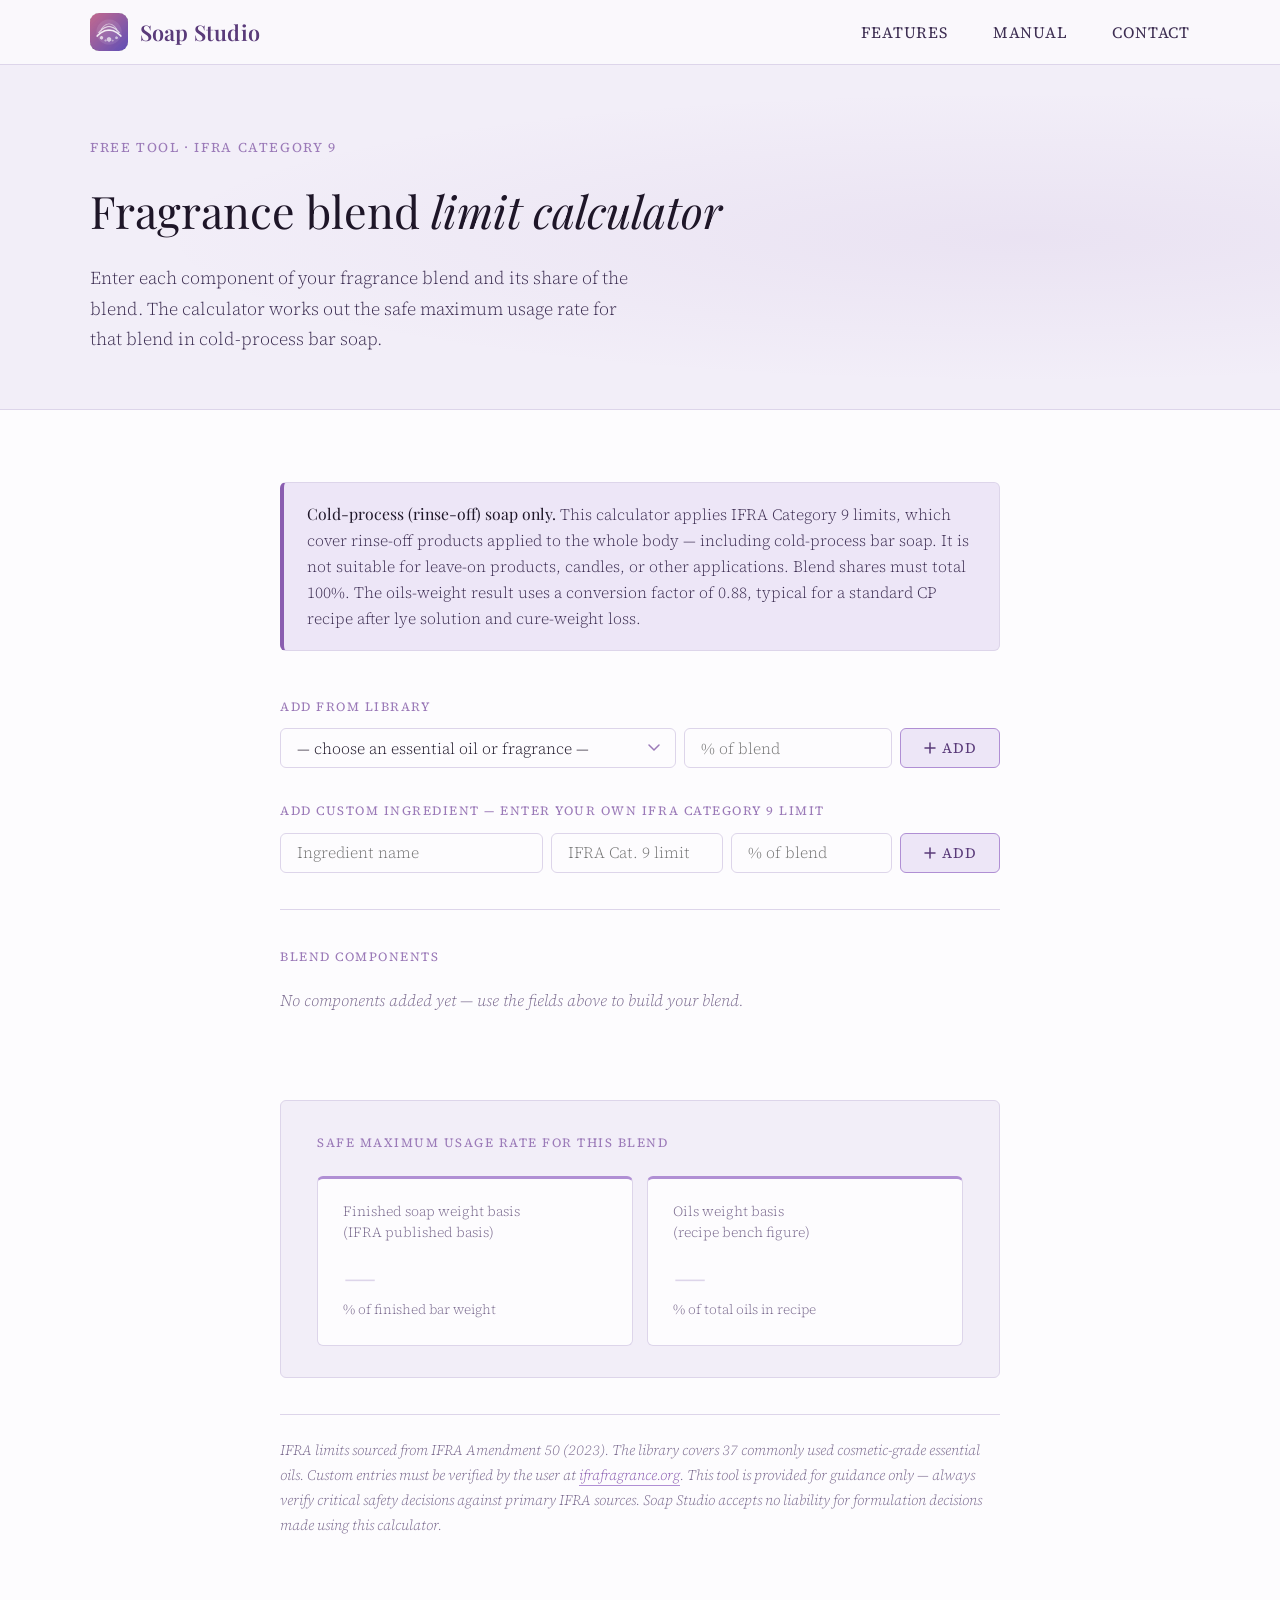
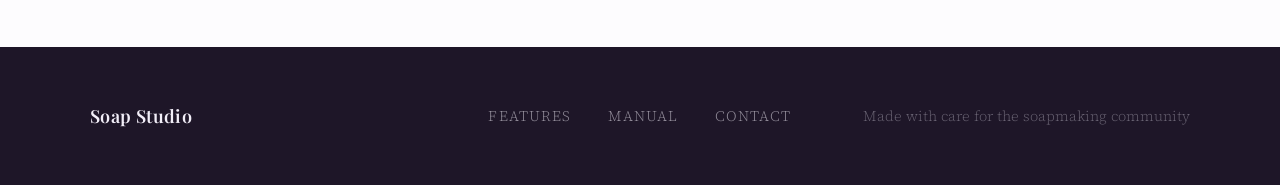
==== blend-limit-calculator.html @ 054cb6f3 "Adding blend-limit-calculator. Blend limit calculator for IFRA limit calculations for blends." ====
<!DOCTYPE html>
<html lang="en">
<head>
  <meta charset="UTF-8" />
  <meta name="viewport" content="width=device-width, initial-scale=1.0" />
  <title>Blend Limit Calculator — Soap Studio</title>
  <meta name="description" content="Free IFRA Category 9 blend limit calculator for cold-process soapmakers. Enter your fragrance blend components and find the safe maximum usage rate for your soap recipe." />
  <link rel="preconnect" href="https://fonts.googleapis.com" />
  <link rel="preconnect" href="https://fonts.gstatic.com" crossorigin />
  <link href="https://fonts.googleapis.com/css2?family=Playfair+Display:ital,wght@0,400;0,600;1,400&family=Source+Serif+4:ital,wght@0,300;0,400;1,300&display=swap" rel="stylesheet" />
  <link rel="stylesheet" href="/css/style.css" />
  <style>
    .calc-body { padding: 4rem 2rem 6rem; }
    .calc-inner { max-width: 720px; margin: 0 auto; }

    .calc-notice {
      background: var(--plum-pale);
      border: 1px solid var(--rule);
      border-left: 4px solid var(--violet);
      border-radius: var(--radius);
      padding: 1rem 1.25rem;
      font-size: 0.875rem;
      color: var(--ink-mid);
      line-height: 1.65;
      margin-bottom: 2.5rem;
    }
    .calc-notice strong {
      color: var(--ink);
      font-weight: 400;
      font-family: var(--font-display);
    }

    .calc-section-label {
      font-size: 0.7rem;
      letter-spacing: 0.12em;
      text-transform: uppercase;
      color: var(--mauve);
      margin-bottom: 0.625rem;
      font-weight: 400;
    }

    .calc-add-row {
      display: flex;
      gap: 8px;
      margin-bottom: 1.75rem;
      align-items: stretch;
      flex-wrap: wrap;
    }
    .calc-add-row select,
    .calc-add-row input,
    .calc-custom-row input {
      font-family: var(--font-body);
      font-size: 0.875rem;
      font-weight: 300;
      color: var(--ink);
      background: var(--warm-white);
      border: 1px solid var(--rule);
      border-radius: var(--radius);
      padding: 0 0.875rem;
      height: 40px;
      outline: none;
      transition: border-color 0.2s;
      -webkit-appearance: none;
      appearance: none;
    }
    .calc-add-row select {
      flex: 2 1 220px;
      background-image: url("data:image/svg+xml,%3Csvg xmlns='http://www.w3.org/2000/svg' width='12' height='8' viewBox='0 0 12 8'%3E%3Cpath d='M1 1l5 5 5-5' stroke='%239b7ab8' stroke-width='1.5' fill='none' stroke-linecap='round'/%3E%3C/svg%3E");
      background-repeat: no-repeat;
      background-position: right 0.875rem center;
      padding-right: 2.25rem;
      cursor: pointer;
    }
    .calc-add-row input { flex: 1 1 120px; }
    .calc-add-row select:focus,
    .calc-add-row input:focus,
    .calc-custom-row input:focus { border-color: var(--violet); }

    .calc-custom-row {
      display: flex;
      gap: 8px;
      margin-bottom: 1.75rem;
      align-items: stretch;
      flex-wrap: wrap;
    }
    .calc-custom-row .inp-name  { flex: 2 1 180px; }
    .calc-custom-row .inp-limit { flex: 1 1 130px; }
    .calc-custom-row .inp-share { flex: 1 1 120px; }

    .btn-calc-add {
      font-family: var(--font-body);
      font-size: 0.8rem;
      font-weight: 400;
      letter-spacing: 0.06em;
      text-transform: uppercase;
      color: var(--plum);
      background: var(--plum-pale);
      border: 1px solid var(--violet-light);
      border-radius: var(--radius);
      padding: 0 1.25rem;
      height: 40px;
      cursor: pointer;
      white-space: nowrap;
      transition: background 0.2s, border-color 0.2s;
      display: inline-flex;
      align-items: center;
      gap: 6px;
    }
    .btn-calc-add:hover { background: var(--violet-pale); border-color: var(--violet); }

    .calc-divider { border: none; border-top: 1px solid var(--rule); margin: 2rem 0; }

    .calc-blend-list { margin-bottom: 0.5rem; }
    .calc-empty {
      font-size: 0.9rem;
      color: var(--ink-light);
      font-style: italic;
      padding: 0.5rem 0 1rem;
    }

    .calc-ingredient-row {
      display: grid;
      grid-template-columns: 1fr auto 110px 32px;
      gap: 10px;
      align-items: center;
      background: var(--cream);
      border: 1px solid var(--rule);
      border-radius: var(--radius);
      padding: 12px 14px;
      margin-bottom: 8px;
    }
    .ing-name {
      font-family: var(--font-display);
      font-size: 0.95rem;
      font-weight: 400;
      color: var(--ink);
    }
    .ing-limit-label { font-size: 0.775rem; color: var(--ink-light); margin-top: 2px; }
    .ing-custom-tag {
      font-size: 0.7rem;
      color: var(--ink-light);
      font-style: italic;
      font-family: var(--font-body);
      font-weight: 300;
    }
    .ing-share-bar {
      height: 2px;
      background: var(--parchment);
      border-radius: 999px;
      margin-top: 7px;
      overflow: hidden;
    }
    .ing-share-fill {
      height: 100%;
      border-radius: 999px;
      background: var(--violet-light);
      transition: width 0.25s ease;
    }
    .ing-share-label {
      font-size: 0.825rem;
      color: var(--ink-mid);
      text-align: right;
      white-space: nowrap;
    }
    .ing-share-sub { font-size: 0.7rem; color: var(--ink-light); display: block; }
    .ing-share-input {
      font-family: var(--font-body);
      font-size: 0.875rem;
      font-weight: 300;
      color: var(--ink);
      background: var(--warm-white);
      border: 1px solid var(--rule);
      border-radius: var(--radius);
      padding: 0 0.625rem;
      height: 34px;
      width: 100%;
      outline: none;
      text-align: right;
      transition: border-color 0.2s;
      -webkit-appearance: none;
      appearance: none;
    }
    .ing-share-input:focus { border-color: var(--violet); }

    .btn-ing-remove {
      background: none;
      border: none;
      cursor: pointer;
      color: var(--ink-light);
      font-size: 1rem;
      padding: 4px;
      border-radius: var(--radius);
      display: flex;
      align-items: center;
      justify-content: center;
      transition: color 0.15s, background 0.15s;
      line-height: 1;
    }
    .btn-ing-remove:hover { color: #8a2c20; background: #fdecea; }

    .calc-total-row {
      display: flex;
      justify-content: flex-end;
      align-items: center;
      gap: 8px;
      font-size: 0.8rem;
      color: var(--ink-light);
      margin-bottom: 2rem;
      min-height: 22px;
    }
    .total-val { font-weight: 400; font-family: var(--font-display); font-size: 0.9rem; }
    .total-ok  { color: #3d6b4f; }
    .total-bad { color: #8a2c20; }

    .calc-results {
      background: var(--parchment);
      border: 1px solid var(--rule);
      border-radius: var(--radius);
      padding: 1.75rem 2rem;
      margin-bottom: 2rem;
    }
    .calc-results .calc-section-label { margin-bottom: 1.25rem; }

    .result-grid { display: grid; grid-template-columns: 1fr 1fr; gap: 14px; }
    .result-box {
      background: var(--warm-white);
      border: 1px solid var(--rule);
      border-top: 3px solid var(--violet-light);
      border-radius: var(--radius);
      padding: 1.25rem 1.375rem;
    }
    .rb-label { font-size: 0.775rem; color: var(--ink-light); line-height: 1.5; margin-bottom: 0.625rem; }
    .rb-value {
      font-family: var(--font-display);
      font-size: 2.2rem;
      font-weight: 400;
      color: var(--rule);
      line-height: 1;
      transition: color 0.2s;
    }
    .rb-value.has-value { color: var(--plum); }
    .rb-sub { font-size: 0.75rem; color: var(--ink-light); margin-top: 5px; }

    .calc-warning {
      font-size: 0.825rem;
      color: #7a4a10;
      background: #fdf4e3;
      border: 1px solid #e8d0a0;
      border-radius: var(--radius);
      padding: 10px 14px;
      margin-top: 1.25rem;
      display: none;
      line-height: 1.55;
    }

    .calc-footnote {
      font-size: 0.8rem;
      color: var(--ink-light);
      line-height: 1.75;
      border-top: 1px solid var(--rule);
      padding-top: 1.25rem;
      font-style: italic;
    }
    .calc-footnote a { color: var(--violet); border-bottom: 1px solid var(--violet-light); transition: color 0.2s; }
    .calc-footnote a:hover { color: var(--plum); }

    @media (max-width: 600px) {
      .result-grid { grid-template-columns: 1fr; }
      .calc-ingredient-row { grid-template-columns: 1fr auto 90px 28px; gap: 6px; }
    }
  </style>
</head>
<body>

  <header class="site-header">
    <div class="nav-inner">
      <a class="nav-logo" href="/">
        <img class="logo-img" src="/images/logo.png" alt="Soap Studio" />
        Soap Studio
      </a>
      <ul class="nav-links">
        <li><a href="/features">Features</a></li>
        <li><a href="/manual">Manual</a></li>
        <li><a href="/contact">Contact</a></li>
      </ul>
    </div>
  </header>

  <section class="page-hero">
    <div class="page-hero-inner">
      <p class="feature-label">Free tool &middot; IFRA Category 9</p>
      <h1>Fragrance blend <em>limit calculator</em></h1>
      <p class="page-hero-sub">Enter each component of your fragrance blend and its share of the blend. The calculator works out the safe maximum usage rate for that blend in cold-process bar soap.</p>
    </div>
  </section>

  <div class="calc-body">
    <div class="calc-inner">

      <div class="calc-notice">
        <strong>Cold-process (rinse-off) soap only.</strong> This calculator applies IFRA Category 9 limits, which cover rinse-off products applied to the whole body &mdash; including cold-process bar soap. It is not suitable for leave-on products, candles, or other applications. Blend shares must total 100%. The oils-weight result uses a conversion factor of 0.88, typical for a standard CP recipe after lye solution and cure-weight loss.
      </div>

      <p class="calc-section-label">Add from library</p>
      <div class="calc-add-row">
        <select id="eo-select" aria-label="Choose essential oil or fragrance">
          <option value="">&#8212; choose an essential oil or fragrance &#8212;</option>
        </select>
        <input type="number" id="eo-share" placeholder="% of blend" min="0.01" max="100" step="0.1" aria-label="Percentage of blend" />
        <button class="btn-calc-add" onclick="addFromLibrary()">
          <svg width="12" height="12" viewBox="0 0 12 12" fill="none" aria-hidden="true"><path d="M6 1v10M1 6h10" stroke="currentColor" stroke-width="1.5" stroke-linecap="round"/></svg>
          Add
        </button>
      </div>

      <p class="calc-section-label">Add custom ingredient &mdash; enter your own IFRA Category 9 limit</p>
      <div class="calc-custom-row">
        <input class="inp-name"  type="text"   id="custom-name"  placeholder="Ingredient name"      aria-label="Ingredient name" />
        <input class="inp-limit" type="number" id="custom-limit" placeholder="IFRA Cat. 9 limit %"  min="0.01" max="100" step="0.01" aria-label="IFRA Category 9 limit" />
        <input class="inp-share" type="number" id="custom-share" placeholder="% of blend"           min="0.01" max="100" step="0.1"  aria-label="Percentage of blend" />
        <button class="btn-calc-add" onclick="addCustom()">
          <svg width="12" height="12" viewBox="0 0 12 12" fill="none" aria-hidden="true"><path d="M6 1v10M1 6h10" stroke="currentColor" stroke-width="1.5" stroke-linecap="round"/></svg>
          Add
        </button>
      </div>

      <hr class="calc-divider" />

      <p class="calc-section-label">Blend components</p>
      <div class="calc-blend-list" id="blend-list">
        <p class="calc-empty">No components added yet &mdash; use the fields above to build your blend.</p>
      </div>
      <div class="calc-total-row" id="total-row"></div>

      <div class="calc-results">
        <p class="calc-section-label">Safe maximum usage rate for this blend</p>
        <div class="result-grid">
          <div class="result-box">
            <div class="rb-label">Finished soap weight basis<br>(IFRA published basis)</div>
            <div class="rb-value" id="res-finished">&#8212;</div>
            <div class="rb-sub">% of finished bar weight</div>
          </div>
          <div class="result-box">
            <div class="rb-label">Oils weight basis<br>(recipe bench figure)</div>
            <div class="rb-value" id="res-oils">&#8212;</div>
            <div class="rb-sub">% of total oils in recipe</div>
          </div>
        </div>
        <div class="calc-warning" id="calc-warning">
          Blend components do not total 100% &mdash; adjust the shares above before relying on this result.
        </div>
      </div>

      <p class="calc-footnote">
        IFRA limits sourced from IFRA Amendment 50 (2023). The library covers 37 commonly used cosmetic-grade essential oils. Custom entries must be verified by the user at <a href="https://ifrafragrance.org/safe-use/library" target="_blank" rel="noopener">ifrafragrance.org</a>. This tool is provided for guidance only &mdash; always verify critical safety decisions against primary IFRA sources. Soap Studio accepts no liability for formulation decisions made using this calculator.
      </p>

    </div>
  </div>

  <footer class="site-footer">
    <div class="footer-inner">
      <span class="footer-name">Soap Studio</span>
      <nav class="footer-links" aria-label="Footer navigation">
        <a href="/features">Features</a>
        <a href="/manual">Manual</a>
        <a href="/contact">Contact</a>
      </nav>
      <span class="footer-copy">Made with care for the soapmaking community</span>
    </div>
  </footer>

  <script>
    var EO_LIBRARY = [
      { name: "Bergamot (bergapten-free)", limit: 11.9 },
      { name: "Cedarwood (Atlas)",          limit: 8.0  },
      { name: "Chamomile (Roman)",           limit: 8.0  },
      { name: "Cinnamon bark",               limit: 0.05 },
      { name: "Cinnamon leaf",               limit: 0.6  },
      { name: "Citronella",                  limit: 2.6  },
      { name: "Clary sage",                  limit: 8.0  },
      { name: "Clove bud",                   limit: 0.5  },
      { name: "Clove leaf",                  limit: 0.5  },
      { name: "Eucalyptus (globulus)",        limit: 2.1  },
      { name: "Frankincense (B. carterii)",  limit: 8.0  },
      { name: "Geranium (Bourbon)",           limit: 8.0  },
      { name: "Grapefruit (cold-pressed)",   limit: 8.0  },
      { name: "Jasmine absolute",            limit: 3.5  },
      { name: "Lavender 40/42",              limit: 17.0 },
      { name: "Lavender (L. angustifolia)",  limit: 17.0 },
      { name: "Lemon (cold-pressed)",        limit: 2.0  },
      { name: "Lemongrass",                  limit: 0.7  },
      { name: "Lime (cold-pressed)",         limit: 0.7  },
      { name: "Lime (distilled)",            limit: 8.0  },
      { name: "Mandarin (cold-pressed)",     limit: 8.0  },
      { name: "Myrrh",                       limit: 8.0  },
      { name: "Neroli",                      limit: 8.0  },
      { name: "Orange sweet (cold-pressed)", limit: 8.0  },
      { name: "Oregano",                     limit: 0.1  },
      { name: "Patchouli",                   limit: 8.0  },
      { name: "Peppermint",                  limit: 2.4  },
      { name: "Rose absolute",               limit: 8.0  },
      { name: "Rose otto (Bulgarian)",       limit: 8.0  },
      { name: "Rosemary (camphor CT)",       limit: 2.5  },
      { name: "Sandalwood (Australian)",     limit: 8.0  },
      { name: "Spearmint",                   limit: 1.2  },
      { name: "Tea tree (M. alternifolia)",  limit: 1.4  },
      { name: "Thyme (thymol CT)",           limit: 0.1  },
      { name: "Vetiver",                     limit: 8.0  },
      { name: "Ylang ylang",                 limit: 1.2  }
    ].sort(function(a, b) { return a.name.localeCompare(b.name); });

    var OILS_TO_SOAP = 0.88;
    var blend  = [];
    var nextId = 1;

    var sel = document.getElementById('eo-select');
    EO_LIBRARY.forEach(function(eo) {
      var opt = document.createElement('option');
      opt.value = eo.name;
      opt.dataset.limit = eo.limit;
      opt.textContent = eo.name + ' \u2014 IFRA max ' + eo.limit + '%';
      sel.appendChild(opt);
    });

    function addFromLibrary() {
      var s   = document.getElementById('eo-select');
      var inp = document.getElementById('eo-share');
      var opt = s.options[s.selectedIndex];
      if (!opt || !opt.dataset.limit) { alert('Please choose an ingredient from the list.'); return; }
      var share = parseFloat(inp.value);
      if (isNaN(share) || share <= 0) { alert('Enter the percentage this ingredient makes up of the blend.'); return; }
      blend.push({ id: nextId++, name: opt.value, ifraLimit: parseFloat(opt.dataset.limit), share: share, custom: false });
      inp.value = ''; s.selectedIndex = 0;
      render();
    }

    function addCustom() {
      var name  = document.getElementById('custom-name').value.trim();
      var limit = parseFloat(document.getElementById('custom-limit').value);
      var share = parseFloat(document.getElementById('custom-share').value);
      if (!name)                      { alert('Enter a name for this ingredient.'); return; }
      if (isNaN(limit) || limit <= 0) { alert('Enter the IFRA Category 9 limit.\nLook it up at ifrafragrance.org/safe-use/library'); return; }
      if (isNaN(share) || share <= 0) { alert('Enter the percentage this ingredient makes up of the blend.'); return; }
      blend.push({ id: nextId++, name: name, ifraLimit: limit, share: share, custom: true });
      document.getElementById('custom-name').value  = '';
      document.getElementById('custom-limit').value = '';
      document.getElementById('custom-share').value = '';
      render();
    }

    function removeItem(id) {
      blend = blend.filter(function(i) { return i.id !== id; });
      render();
    }

    function updateShare(id, val) {
      var item = blend.find(function(i) { return i.id === id; });
      if (item) item.share = parseFloat(val) || 0;
      render();
    }

    function esc(s) {
      return s.replace(/&/g,'&amp;').replace(/</g,'&lt;').replace(/>/g,'&gt;').replace(/"/g,'&quot;');
    }

    function render() {
      var list     = document.getElementById('blend-list');
      var totalRow = document.getElementById('total-row');

      if (blend.length === 0) {
        list.innerHTML = '<p class="calc-empty">No components added yet \u2014 use the fields above to build your blend.</p>';
        totalRow.innerHTML = '';
        setResults(null, null);
        document.getElementById('calc-warning').style.display = 'none';
        return;
      }

      var total = blend.reduce(function(s, i) { return s + i.share; }, 0);
      var ok    = Math.abs(total - 100) < 0.5;

      totalRow.innerHTML =
        'Blend total: <span class="total-val ' + (ok ? 'total-ok' : 'total-bad') + '">' +
        total.toFixed(1) + '%</span>' +
        '<span style="font-size:0.75rem;color:var(--ink-light);">\u00a0(must equal 100%)</span>';

      list.innerHTML = blend.map(function(i) {
        var barW = Math.min(i.share, 100).toFixed(1);
        return '<div class="calc-ingredient-row">' +
          '<div>' +
            '<div class="ing-name">' + esc(i.name) +
              (i.custom ? ' <span class="ing-custom-tag">custom</span>' : '') +
            '</div>' +
            '<div class="ing-limit-label">IFRA Cat.&thinsp;9 limit: ' + i.ifraLimit + '%</div>' +
            '<div class="ing-share-bar"><div class="ing-share-fill" style="width:' + barW + '%"></div></div>' +
          '</div>' +
          '<div class="ing-share-label">' + i.share.toFixed(1) + '%' +
            '<span class="ing-share-sub">of blend</span>' +
          '</div>' +
          '<input class="ing-share-input" type="number" value="' + i.share + '"' +
            ' min="0.01" max="100" step="0.1"' +
            ' onchange="updateShare(' + i.id + ', this.value)"' +
            ' aria-label="Share of blend for ' + esc(i.name) + '" />' +
          '<button class="btn-ing-remove" onclick="removeItem(' + i.id + ')"' +
            ' aria-label="Remove ' + esc(i.name) + '">' +
            '<svg width="14" height="14" viewBox="0 0 14 14" fill="none" aria-hidden="true">' +
              '<path d="M2 2l10 10M12 2L2 12" stroke="currentColor" stroke-width="1.5" stroke-linecap="round"/>' +
            '</svg>' +
          '</button>' +
        '</div>';
      }).join('');

      var sumFrac  = blend.reduce(function(s, i) { return s + ((i.share / 100) / i.ifraLimit); }, 0);
      var limFin   = sumFrac > 0 ? 1 / sumFrac : null;
      var limOils  = limFin !== null ? limFin / OILS_TO_SOAP : null;
      setResults(limFin, limOils);
      document.getElementById('calc-warning').style.display = ok ? 'none' : 'block';
    }

    function setResults(finished, oils) {
      var rF = document.getElementById('res-finished');
      var rO = document.getElementById('res-oils');
      if (finished !== null) {
        rF.textContent = finished.toFixed(2) + '%'; rF.className = 'rb-value has-value';
        rO.textContent = oils.toFixed(2) + '%';     rO.className = 'rb-value has-value';
      } else {
        rF.textContent = '\u2014'; rF.className = 'rb-value';
        rO.textContent = '\u2014'; rO.className = 'rb-value';
      }
    }
  </script>

</body>
</html>
---- css/style.css ----
/* ============================================================
   Soap Studio — soapstudio.app
   Palette drawn from the app icon: warm off-white base,
   violet/plum accents, soft lavender highlights.
   Typography: Playfair Display + Source Serif 4
   ============================================================ */

/* — Variables — */
:root {
  --cream:           #faf8fc;
  --parchment:       #f2eef8;
  --warm-white:      #fdfcfe;
  --plum:            #5a3b7a;
  --plum-light:      #7a5a9a;
  --plum-pale:       #ede6f7;
  --violet:          #8a5db0;
  --violet-light:    #b08fd4;
  --violet-pale:     #f0eaf9;
  --rose-purple:     #c47ab0;
  --mauve:           #9b7ab8;
  --ink:             #1e1628;
  --ink-mid:         #3d2e52;
  --ink-light:       #7a6a8e;
  --rule:            #ddd5ea;
  --font-display:    'Playfair Display', Georgia, serif;
  --font-body:       'Source Serif 4', Georgia, serif;
  --max-width:       1100px;
  --radius:          6px;
}

/* — Reset — */
*, *::before, *::after { box-sizing: border-box; margin: 0; padding: 0; }
html { font-size: 18px; scroll-behavior: smooth; }
body {
  font-family: var(--font-body);
  font-weight: 300;
  color: var(--ink);
  background: var(--warm-white);
  line-height: 1.7;
  -webkit-font-smoothing: antialiased;
}
img { max-width: 100%; display: block; }
a { color: inherit; text-decoration: none; }
ul { list-style: none; }

/* — Header & Nav — */
.site-header {
  position: sticky;
  top: 0;
  z-index: 100;
  background: rgba(250,248,252,0.96);
  backdrop-filter: blur(8px);
  border-bottom: 1px solid var(--rule);
  padding: 0 2rem;
}
.nav-inner {
  max-width: var(--max-width);
  margin: 0 auto;
  display: flex;
  align-items: center;
  justify-content: space-between;
  height: 64px;
}
.nav-logo {
  font-family: var(--font-display);
  font-size: 1.2rem;
  font-weight: 600;
  color: var(--plum);
  letter-spacing: 0.01em;
  display: flex;
  align-items: center;
  gap: 0.65rem;
}
.logo-img {
  height: 38px;
  width: 38px;
  border-radius: 9px;
  object-fit: cover;
}
.logo-text-fallback { display: none; }
.nav-links {
  display: flex;
  gap: 2.5rem;
  align-items: center;
}
.nav-links a {
  font-family: var(--font-body);
  font-size: 0.875rem;
  font-weight: 400;
  color: var(--ink-mid);
  letter-spacing: 0.05em;
  text-transform: uppercase;
  transition: color 0.2s;
  padding-bottom: 2px;
  border-bottom: 1px solid transparent;
}
.nav-links a:hover,
.nav-links a.active {
  color: var(--plum);
  border-bottom-color: var(--violet);
}

/* — Buttons — */
.btn-primary {
  display: inline-block;
  background: var(--plum);
  color: #fff;
  font-family: var(--font-body);
  font-size: 0.875rem;
  font-weight: 400;
  letter-spacing: 0.06em;
  text-transform: uppercase;
  padding: 0.8rem 1.8rem;
  border-radius: var(--radius);
  transition: background 0.2s, transform 0.15s;
}
.btn-primary:hover {
  background: var(--plum-light);
  transform: translateY(-1px);
}
.btn-secondary {
  display: inline-block;
  background: transparent;
  color: var(--plum);
  font-family: var(--font-body);
  font-size: 0.875rem;
  font-weight: 400;
  letter-spacing: 0.06em;
  text-transform: uppercase;
  padding: 0.8rem 1.8rem;
  border-radius: var(--radius);
  border: 1px solid var(--plum);
  transition: background 0.2s, color 0.2s;
}
.btn-secondary:hover {
  background: var(--plum);
  color: #fff;
}
.btn-text {
  color: var(--violet);
  font-weight: 400;
  font-size: 0.95rem;
  border-bottom: 1px solid var(--violet-light);
  transition: color 0.2s;
}
.btn-text:hover { color: var(--plum); }

/* — Hero — */
.hero {
  position: relative;
  background: var(--parchment);
  overflow: hidden;
  padding: 5rem 2rem 4rem;
}
.hero-texture {
  position: absolute;
  inset: 0;
  background-image:
    radial-gradient(ellipse at 75% 40%, rgba(138,93,176,0.12) 0%, transparent 55%),
    radial-gradient(ellipse at 15% 80%, rgba(196,122,176,0.09) 0%, transparent 50%),
    radial-gradient(ellipse at 50% 10%, rgba(90,59,122,0.06) 0%, transparent 40%);
  pointer-events: none;
}
.hero > * { position: relative; }
.hero-content {
  max-width: var(--max-width);
  margin: 0 auto;
  display: grid;
  grid-template-columns: 1fr 1fr;
  gap: 4rem;
  align-items: center;
}
.hero-eyebrow {
  grid-column: 1;
  font-size: 0.78rem;
  letter-spacing: 0.14em;
  text-transform: uppercase;
  color: var(--mauve);
  margin-bottom: 1rem;
}
.hero-title {
  grid-column: 1;
  font-family: var(--font-display);
  font-size: clamp(2.2rem, 4vw, 3.2rem);
  font-weight: 400;
  line-height: 1.2;
  color: var(--ink);
  margin-bottom: 1.5rem;
}
.hero-title em {
  font-style: italic;
  color: var(--plum);
}
.hero-body {
  grid-column: 1;
  font-size: 1rem;
  color: var(--ink-mid);
  line-height: 1.78;
  margin-bottom: 2rem;
  max-width: 480px;
}
.hero-cta {
  grid-column: 1;
  display: flex;
  gap: 1rem;
  align-items: center;
  flex-wrap: wrap;
  margin-bottom: 1.25rem;
}
.hero-note {
  grid-column: 1;
  font-size: 0.8rem;
  color: var(--ink-light);
  letter-spacing: 0.02em;
}
.hero-visual {
  grid-column: 2;
  grid-row: 1 / 6;
  display: flex;
  justify-content: center;
  align-items: center;
}

/* App icon display in hero */
.app-mockup {
  display: flex;
  flex-direction: column;
  align-items: center;
  gap: 1.5rem;
}
.hero-icon {
  width: 180px;
  height: 180px;
  border-radius: 40px;
  object-fit: cover;
  box-shadow:
    0 20px 60px rgba(90,59,122,0.30),
    0 6px 20px rgba(90,59,122,0.18),
    0 0 0 1px rgba(138,93,176,0.15);
}
.hero-icon-label {
  font-family: var(--font-display);
  font-size: 1.4rem;
  font-weight: 600;
  color: var(--plum);
  letter-spacing: 0.02em;
}
.hero-icon-sub {
  font-size: 0.8rem;
  color: var(--ink-light);
  letter-spacing: 0.08em;
  text-transform: uppercase;
  text-align: center;
}

/* — Pillars — */
.pillars {
  padding: 5rem 2rem;
  background: var(--warm-white);
}
.pillars-inner {
  max-width: var(--max-width);
  margin: 0 auto;
  display: grid;
  grid-template-columns: repeat(4, 1fr);
  gap: 2rem;
}
.pillar {
  padding: 2rem 1.5rem;
  background: var(--cream);
  border-radius: var(--radius);
  border: 1px solid var(--rule);
  border-top: 3px solid var(--violet-light);
}
.pillar-icon {
  font-size: 1.75rem;
  margin-bottom: 1rem;
  line-height: 1;
}
.pillar h3 {
  font-family: var(--font-display);
  font-size: 1.05rem;
  font-weight: 600;
  color: var(--plum);
  margin-bottom: 0.75rem;
}
.pillar p {
  font-size: 0.875rem;
  color: var(--ink-mid);
  line-height: 1.65;
}

/* — About strip — */
.about-strip {
  padding: 5rem 2rem;
  background: var(--violet-pale);
  border-top: 1px solid var(--rule);
  border-bottom: 1px solid var(--rule);
}
.about-inner {
  max-width: var(--max-width);
  margin: 0 auto;
  display: grid;
  grid-template-columns: 1fr 1fr;
  gap: 5rem;
  align-items: start;
}
.about-text h2 {
  font-family: var(--font-display);
  font-size: clamp(1.6rem, 2.5vw, 2.2rem);
  font-weight: 400;
  color: var(--ink);
  line-height: 1.25;
  margin-bottom: 1.5rem;
}
.about-text p {
  font-size: 0.95rem;
  color: var(--ink-mid);
  margin-bottom: 1rem;
  line-height: 1.75;
}
.about-text .btn-text { margin-top: 0.5rem; display: inline-block; }
.quality-list {
  display: flex;
  flex-direction: column;
  gap: 0.75rem;
  padding-top: 0.5rem;
}
.quality-list li {
  font-size: 0.9rem;
  color: var(--ink-mid);
  padding-left: 1.4rem;
  position: relative;
  line-height: 1.5;
}
.quality-list li::before {
  content: '✦';
  position: absolute;
  left: 0;
  color: var(--violet-light);
  font-size: 0.65rem;
  top: 0.38em;
}

/* — Manual teaser — */
.manual-teaser {
  padding: 5rem 2rem;
  background: linear-gradient(135deg, var(--plum) 0%, #7040a0 100%);
}
.manual-teaser-inner {
  max-width: 640px;
  margin: 0 auto;
  text-align: center;
}
.manual-icon {
  font-size: 2.5rem;
  margin-bottom: 1.5rem;
}
.manual-teaser h2 {
  font-family: var(--font-display);
  font-size: clamp(1.6rem, 2.5vw, 2rem);
  font-weight: 400;
  color: #fff;
  margin-bottom: 1rem;
}
.manual-teaser p {
  font-size: 0.95rem;
  color: rgba(255,255,255,0.8);
  margin-bottom: 2rem;
  line-height: 1.75;
}
.manual-teaser .btn-primary {
  background: rgba(255,255,255,0.15);
  border: 1px solid rgba(255,255,255,0.4);
  color: #fff;
  backdrop-filter: blur(4px);
}
.manual-teaser .btn-primary:hover {
  background: rgba(255,255,255,0.25);
}

/* — Page hero (inner pages) — */
.page-hero {
  background: var(--parchment);
  padding: 4rem 2rem 3rem;
  border-bottom: 1px solid var(--rule);
  position: relative;
  overflow: hidden;
}
.page-hero::before {
  content: '';
  position: absolute;
  inset: 0;
  background: radial-gradient(ellipse at 80% 50%, rgba(138,93,176,0.08) 0%, transparent 60%);
  pointer-events: none;
}
.page-hero-inner {
  max-width: var(--max-width);
  margin: 0 auto;
  position: relative;
}
.page-hero h1 {
  font-family: var(--font-display);
  font-size: clamp(2rem, 3.5vw, 2.8rem);
  font-weight: 400;
  color: var(--ink);
  margin-bottom: 0.75rem;
}
.page-hero-sub {
  font-size: 1rem;
  color: var(--ink-mid);
  max-width: 560px;
}

/* — Features page — */
.features-body { padding: 4rem 2rem 6rem; }
.features-inner {
  max-width: var(--max-width);
  margin: 0 auto;
  display: flex;
  flex-direction: column;
}
.feature-block {
  padding: 3.5rem 0;
  border-bottom: 1px solid var(--rule);
  max-width: 720px;
}
.feature-block:last-child { border-bottom: none; }
.feature-label {
  font-size: 0.75rem;
  letter-spacing: 0.12em;
  text-transform: uppercase;
  color: var(--mauve);
  margin-bottom: 0.75rem;
  font-weight: 400;
}
.feature-block h2 {
  font-family: var(--font-display);
  font-size: 1.6rem;
  font-weight: 400;
  color: var(--ink);
  margin-bottom: 1rem;
}
.feature-block p {
  font-size: 0.95rem;
  color: var(--ink-mid);
  line-height: 1.75;
  margin-bottom: 1.25rem;
}
.feature-list {
  display: flex;
  flex-direction: column;
  gap: 0.5rem;
}
.feature-list li {
  font-size: 0.9rem;
  color: var(--ink-mid);
  padding-left: 1.4rem;
  position: relative;
  line-height: 1.55;
}
.feature-list li::before {
  content: '–';
  position: absolute;
  left: 0;
  color: var(--violet-light);
}

/* — Manual page — */
.manual-body { padding: 4rem 2rem 6rem; }
.manual-inner {
  max-width: 720px;
  margin: 0 auto;
}
.manual-download-card {
  display: flex;
  align-items: center;
  gap: 1.5rem;
  background: var(--plum-pale);
  border: 1px solid var(--rule);
  border-left: 4px solid var(--violet);
  border-radius: var(--radius);
  padding: 1.75rem 2rem;
  margin-bottom: 1.5rem;
  flex-wrap: wrap;
}
.download-icon { font-size: 2rem; flex-shrink: 0; }
.download-text { flex: 1; min-width: 200px; }
.download-text h3 {
  font-family: var(--font-display);
  font-size: 1.1rem;
  font-weight: 600;
  color: var(--ink);
  margin-bottom: 0.25rem;
}
.download-text p {
  font-size: 0.875rem;
  color: var(--ink-mid);
}
.manual-note {
  font-size: 0.85rem;
  color: var(--ink-light);
  font-style: italic;
  margin-bottom: 3rem;
  padding-left: 1rem;
  border-left: 2px solid var(--rule);
}
.manual-toc h2 {
  font-family: var(--font-display);
  font-size: 1.5rem;
  font-weight: 400;
  color: var(--ink);
  margin-bottom: 2rem;
  padding-bottom: 0.75rem;
  border-bottom: 1px solid var(--rule);
}
.toc-section {
  display: flex;
  gap: 1.5rem;
  padding: 1.75rem 0;
  border-bottom: 1px solid var(--rule);
  align-items: start;
}
.toc-num {
  font-family: var(--font-display);
  font-size: 1.5rem;
  font-weight: 400;
  color: var(--rule);
  width: 2rem;
  flex-shrink: 0;
  line-height: 1;
  padding-top: 0.15rem;
}
.toc-body h3 {
  font-family: var(--font-display);
  font-size: 1.05rem;
  font-weight: 600;
  color: var(--plum);
  margin-bottom: 0.75rem;
}
.toc-body ul {
  display: flex;
  flex-direction: column;
  gap: 0.35rem;
}
.toc-body ul li {
  font-size: 0.875rem;
  color: var(--ink-mid);
  padding-left: 1rem;
  position: relative;
}
.toc-body ul li::before {
  content: '·';
  position: absolute;
  left: 0;
  color: var(--violet-light);
}

/* — Contact page — */
.contact-body { padding: 4rem 2rem 6rem; }
.contact-inner {
  max-width: 680px;
  margin: 0 auto;
  display: flex;
  flex-direction: column;
  gap: 2.5rem;
}
.contact-card {
  padding: 2.5rem;
  background: var(--cream);
  border: 1px solid var(--rule);
  border-radius: var(--radius);
}
.contact-card h2 {
  font-family: var(--font-display);
  font-size: 1.25rem;
  font-weight: 600;
  color: var(--plum);
  margin-bottom: 1rem;
}
.contact-card p {
  font-size: 0.95rem;
  color: var(--ink-mid);
  margin-bottom: 0.75rem;
  line-height: 1.7;
}
.contact-card p:last-child { margin-bottom: 0; }
.contact-email {
  font-family: var(--font-display);
  font-size: 1.15rem !important;
  font-style: italic;
}
.contact-email a {
  color: var(--violet);
  border-bottom: 1px solid var(--violet-light);
  transition: color 0.2s;
}
.contact-email a:hover { color: var(--plum); }
.contact-card .feature-list { margin-top: 0.75rem; }

/* — Footer — */
.site-footer {
  background: var(--ink);
  padding: 3rem 2rem;
}
.footer-inner {
  max-width: var(--max-width);
  margin: 0 auto;
  display: flex;
  align-items: center;
  gap: 2.5rem;
  flex-wrap: wrap;
}
.footer-name {
  font-family: var(--font-display);
  font-size: 1rem;
  font-weight: 600;
  color: var(--parchment);
  letter-spacing: 0.02em;
  flex: 1;
}
.footer-links {
  display: flex;
  gap: 2rem;
}
.footer-links a {
  font-size: 0.8rem;
  letter-spacing: 0.08em;
  text-transform: uppercase;
  color: rgba(242,238,248,0.55);
  transition: color 0.2s;
}
.footer-links a:hover { color: var(--parchment); }
.footer-copy {
  font-size: 0.8rem;
  color: rgba(242,238,248,0.35);
  flex: 1;
  text-align: right;
}

/* — Responsive — */
@media (max-width: 900px) {
  .hero-content { grid-template-columns: 1fr; gap: 3rem; }
  .hero-visual { grid-column: 1; grid-row: auto; justify-content: flex-start; }
  .hero-eyebrow, .hero-title, .hero-body, .hero-cta, .hero-note { grid-column: 1; }
  .pillars-inner { grid-template-columns: repeat(2, 1fr); }
  .about-inner { grid-template-columns: 1fr; gap: 2.5rem; }
}
@media (max-width: 600px) {
  html { font-size: 16px; }
  .pillars-inner { grid-template-columns: 1fr; }
  .nav-links { gap: 1.5rem; }
  .footer-inner { flex-direction: column; align-items: flex-start; gap: 1rem; }
  .footer-copy { text-align: left; }
  .manual-download-card { flex-direction: column; align-items: flex-start; }
}
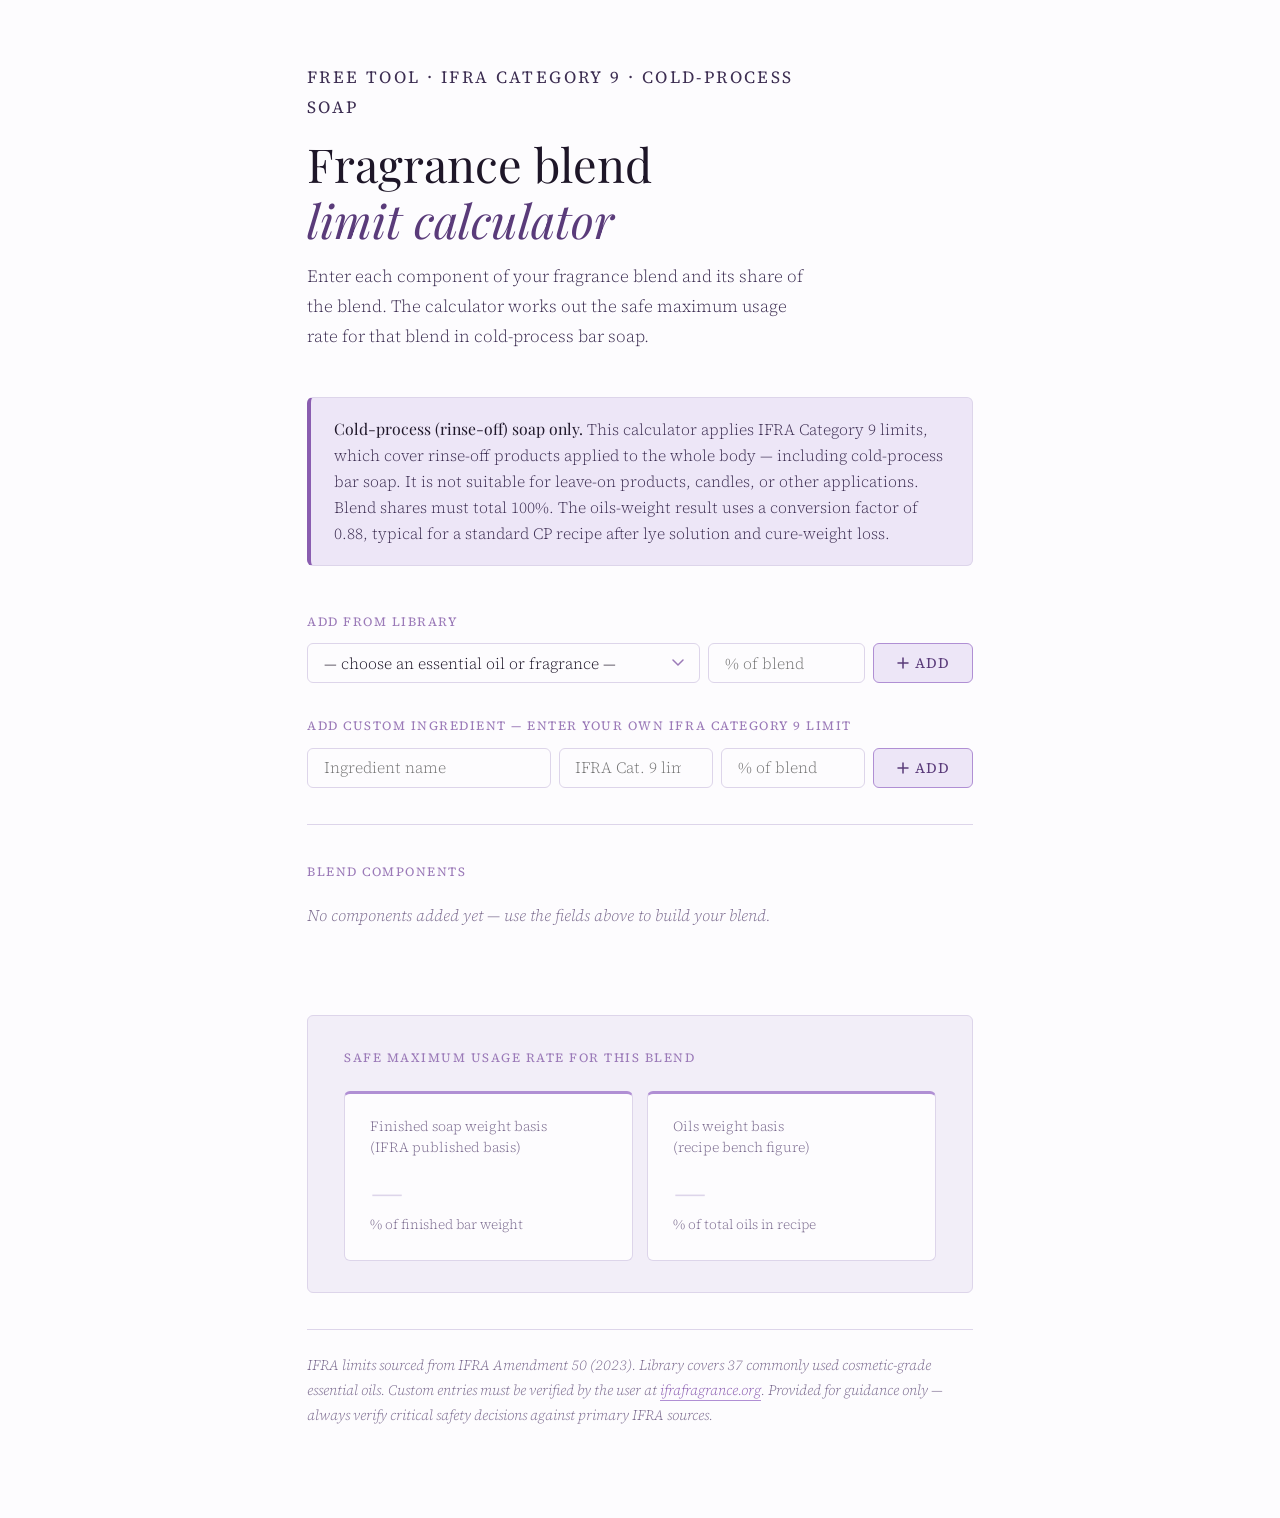
==== commit de9f79d9: "Update blend-limit-calculator.html Removed branding from the page" ====
--- a/blend-limit-calculator.html
+++ b/blend-limit-calculator.html
@@ -3,17 +3,79 @@
 <head>
   <meta charset="UTF-8" />
   <meta name="viewport" content="width=device-width, initial-scale=1.0" />
-  <title>Blend Limit Calculator — Soap Studio</title>
+  <title>Fragrance Blend Limit Calculator — IFRA Category 9</title>
   <meta name="description" content="Free IFRA Category 9 blend limit calculator for cold-process soapmakers. Enter your fragrance blend components and find the safe maximum usage rate for your soap recipe." />
   <link rel="preconnect" href="https://fonts.googleapis.com" />
   <link rel="preconnect" href="https://fonts.gstatic.com" crossorigin />
   <link href="https://fonts.googleapis.com/css2?family=Playfair+Display:ital,wght@0,400;0,600;1,400&family=Source+Serif+4:ital,wght@0,300;0,400;1,300&display=swap" rel="stylesheet" />
-  <link rel="stylesheet" href="/css/style.css" />
   <style>
-    .calc-body { padding: 4rem 2rem 6rem; }
-    .calc-inner { max-width: 720px; margin: 0 auto; }
-
-    .calc-notice {
+    :root {
+      --cream:        #faf8fc;
+      --parchment:    #f2eef8;
+      --warm-white:   #fdfcfe;
+      --plum:         #5a3b7a;
+      --plum-light:   #7a5a9a;
+      --plum-pale:    #ede6f7;
+      --violet:       #8a5db0;
+      --violet-light: #b08fd4;
+      --violet-pale:  #f0eaf9;
+      --mauve:        #9b7ab8;
+      --ink:          #1e1628;
+      --ink-mid:      #3d2e52;
+      --ink-light:    #7a6a8e;
+      --rule:         #ddd5ea;
+      --font-display: 'Playfair Display', Georgia, serif;
+      --font-body:    'Source Serif 4', Georgia, serif;
+      --radius:       6px;
+    }
+
+    *, *::before, *::after { box-sizing: border-box; margin: 0; padding: 0; }
+    html { font-size: 18px; scroll-behavior: smooth; }
+    body {
+      font-family: var(--font-body);
+      font-weight: 300;
+      color: var(--ink);
+      background: var(--warm-white);
+      line-height: 1.7;
+      -webkit-font-smoothing: antialiased;
+    }
+    a { color: inherit; text-decoration: none; }
+
+    /* ── Page wrapper ── */
+    .page {
+      max-width: 720px;
+      margin: 0 auto;
+      padding: 3.5rem 1.5rem 5rem;
+    }
+
+    /* ── Header ── */
+    .page-header { margin-bottom: 2.5rem; }
+    .page-eyebrow {
+      font-size: 0.7rem;
+      letter-spacing: 0.14em;
+      text-transform: uppercase;
+      color: var(--mauve);
+      margin-bottom: 0.75rem;
+      font-weight: 400;
+    }
+    .page-header h1 {
+      font-family: var(--font-display);
+      font-size: clamp(1.8rem, 4vw, 2.6rem);
+      font-weight: 400;
+      color: var(--ink);
+      line-height: 1.2;
+      margin-bottom: 0.75rem;
+    }
+    .page-header h1 em { font-style: italic; color: var(--plum); }
+    .page-header p {
+      font-size: 0.95rem;
+      color: var(--ink-mid);
+      max-width: 56ch;
+      line-height: 1.75;
+    }
+
+    /* ── Notice ── */
+    .notice {
       background: var(--plum-pale);
       border: 1px solid var(--rule);
       border-left: 4px solid var(--violet);
@@ -24,13 +86,14 @@
       line-height: 1.65;
       margin-bottom: 2.5rem;
     }
-    .calc-notice strong {
+    .notice strong {
       color: var(--ink);
       font-weight: 400;
       font-family: var(--font-display);
     }
 
-    .calc-section-label {
+    /* ── Section labels ── */
+    .section-label {
       font-size: 0.7rem;
       letter-spacing: 0.12em;
       text-transform: uppercase;
@@ -39,16 +102,17 @@
       font-weight: 400;
     }
 
-    .calc-add-row {
+    /* ── Inputs ── */
+    .add-row {
       display: flex;
       gap: 8px;
       margin-bottom: 1.75rem;
       align-items: stretch;
       flex-wrap: wrap;
     }
-    .calc-add-row select,
-    .calc-add-row input,
-    .calc-custom-row input {
+    .add-row select,
+    .add-row input,
+    .custom-row input {
       font-family: var(--font-body);
       font-size: 0.875rem;
       font-weight: 300;
@@ -63,7 +127,7 @@
       -webkit-appearance: none;
       appearance: none;
     }
-    .calc-add-row select {
+    .add-row select {
       flex: 2 1 220px;
       background-image: url("data:image/svg+xml,%3Csvg xmlns='http://www.w3.org/2000/svg' width='12' height='8' viewBox='0 0 12 8'%3E%3Cpath d='M1 1l5 5 5-5' stroke='%239b7ab8' stroke-width='1.5' fill='none' stroke-linecap='round'/%3E%3C/svg%3E");
       background-repeat: no-repeat;
@@ -71,23 +135,23 @@
       padding-right: 2.25rem;
       cursor: pointer;
     }
-    .calc-add-row input { flex: 1 1 120px; }
-    .calc-add-row select:focus,
-    .calc-add-row input:focus,
-    .calc-custom-row input:focus { border-color: var(--violet); }
-
-    .calc-custom-row {
+    .add-row input { flex: 1 1 120px; }
+    .add-row select:focus,
+    .add-row input:focus,
+    .custom-row input:focus { border-color: var(--violet); }
+
+    .custom-row {
       display: flex;
       gap: 8px;
       margin-bottom: 1.75rem;
       align-items: stretch;
       flex-wrap: wrap;
     }
-    .calc-custom-row .inp-name  { flex: 2 1 180px; }
-    .calc-custom-row .inp-limit { flex: 1 1 130px; }
-    .calc-custom-row .inp-share { flex: 1 1 120px; }
-
-    .btn-calc-add {
+    .custom-row .inp-name  { flex: 2 1 180px; }
+    .custom-row .inp-limit { flex: 1 1 130px; }
+    .custom-row .inp-share { flex: 1 1 120px; }
+
+    .btn-add {
       font-family: var(--font-body);
       font-size: 0.8rem;
       font-weight: 400;
@@ -106,19 +170,20 @@
       align-items: center;
       gap: 6px;
     }
-    .btn-calc-add:hover { background: var(--violet-pale); border-color: var(--violet); }
-
-    .calc-divider { border: none; border-top: 1px solid var(--rule); margin: 2rem 0; }
-
-    .calc-blend-list { margin-bottom: 0.5rem; }
-    .calc-empty {
+    .btn-add:hover { background: var(--violet-pale); border-color: var(--violet); }
+
+    .divider { border: none; border-top: 1px solid var(--rule); margin: 2rem 0; }
+
+    /* ── Ingredient rows ── */
+    .blend-list { margin-bottom: 0.5rem; }
+    .empty-state {
       font-size: 0.9rem;
       color: var(--ink-light);
       font-style: italic;
       padding: 0.5rem 0 1rem;
     }
 
-    .calc-ingredient-row {
+    .ingredient-row {
       display: grid;
       grid-template-columns: 1fr auto 110px 32px;
       gap: 10px;
@@ -182,7 +247,7 @@
     }
     .ing-share-input:focus { border-color: var(--violet); }
 
-    .btn-ing-remove {
+    .btn-remove {
       background: none;
       border: none;
       cursor: pointer;
@@ -196,9 +261,10 @@
       transition: color 0.15s, background 0.15s;
       line-height: 1;
     }
-    .btn-ing-remove:hover { color: #8a2c20; background: #fdecea; }
-
-    .calc-total-row {
+    .btn-remove:hover { color: #8a2c20; background: #fdecea; }
+
+    /* ── Total row ── */
+    .total-row {
       display: flex;
       justify-content: flex-end;
       align-items: center;
@@ -212,14 +278,15 @@
     .total-ok  { color: #3d6b4f; }
     .total-bad { color: #8a2c20; }
 
-    .calc-results {
+    /* ── Results ── */
+    .results {
       background: var(--parchment);
       border: 1px solid var(--rule);
       border-radius: var(--radius);
       padding: 1.75rem 2rem;
       margin-bottom: 2rem;
     }
-    .calc-results .calc-section-label { margin-bottom: 1.25rem; }
+    .results .section-label { margin-bottom: 1.25rem; }
 
     .result-grid { display: grid; grid-template-columns: 1fr 1fr; gap: 14px; }
     .result-box {
@@ -241,7 +308,7 @@
     .rb-value.has-value { color: var(--plum); }
     .rb-sub { font-size: 0.75rem; color: var(--ink-light); margin-top: 5px; }
 
-    .calc-warning {
+    .warning {
       font-size: 0.825rem;
       color: #7a4a10;
       background: #fdf4e3;
@@ -253,7 +320,8 @@
       line-height: 1.55;
     }
 
-    .calc-footnote {
+    /* ── Footnote ── */
+    .footnote {
       font-size: 0.8rem;
       color: var(--ink-light);
       line-height: 1.75;
@@ -261,114 +329,87 @@
       padding-top: 1.25rem;
       font-style: italic;
     }
-    .calc-footnote a { color: var(--violet); border-bottom: 1px solid var(--violet-light); transition: color 0.2s; }
-    .calc-footnote a:hover { color: var(--plum); }
-
+    .footnote a { color: var(--violet); border-bottom: 1px solid var(--violet-light); transition: color 0.2s; }
+    .footnote a:hover { color: var(--plum); }
+
+    /* ── Responsive ── */
     @media (max-width: 600px) {
+      html { font-size: 16px; }
+      .page { padding: 2rem 1rem 4rem; }
       .result-grid { grid-template-columns: 1fr; }
-      .calc-ingredient-row { grid-template-columns: 1fr auto 90px 28px; gap: 6px; }
+      .ingredient-row { grid-template-columns: 1fr auto 90px 28px; gap: 6px; }
     }
   </style>
 </head>
 <body>
 
-  <header class="site-header">
-    <div class="nav-inner">
-      <a class="nav-logo" href="/">
-        <img class="logo-img" src="/images/logo.png" alt="Soap Studio" />
-        Soap Studio
-      </a>
-      <ul class="nav-links">
-        <li><a href="/features">Features</a></li>
-        <li><a href="/manual">Manual</a></li>
-        <li><a href="/contact">Contact</a></li>
-      </ul>
+  <div class="page">
+
+    <div class="page-header">
+      <p class="page-eyebrow">Free tool &middot; IFRA Category 9 &middot; Cold-process soap</p>
+      <h1>Fragrance blend<br><em>limit calculator</em></h1>
+      <p>Enter each component of your fragrance blend and its share of the blend. The calculator works out the safe maximum usage rate for that blend in cold-process bar soap.</p>
     </div>
-  </header>
-
-  <section class="page-hero">
-    <div class="page-hero-inner">
-      <p class="feature-label">Free tool &middot; IFRA Category 9</p>
-      <h1>Fragrance blend <em>limit calculator</em></h1>
-      <p class="page-hero-sub">Enter each component of your fragrance blend and its share of the blend. The calculator works out the safe maximum usage rate for that blend in cold-process bar soap.</p>
+
+    <div class="notice">
+      <strong>Cold-process (rinse-off) soap only.</strong> This calculator applies IFRA Category 9 limits, which cover rinse-off products applied to the whole body &mdash; including cold-process bar soap. It is not suitable for leave-on products, candles, or other applications. Blend shares must total 100%. The oils-weight result uses a conversion factor of 0.88, typical for a standard CP recipe after lye solution and cure-weight loss.
     </div>
-  </section>
-
-  <div class="calc-body">
-    <div class="calc-inner">
-
-      <div class="calc-notice">
-        <strong>Cold-process (rinse-off) soap only.</strong> This calculator applies IFRA Category 9 limits, which cover rinse-off products applied to the whole body &mdash; including cold-process bar soap. It is not suitable for leave-on products, candles, or other applications. Blend shares must total 100%. The oils-weight result uses a conversion factor of 0.88, typical for a standard CP recipe after lye solution and cure-weight loss.
-      </div>
-
-      <p class="calc-section-label">Add from library</p>
-      <div class="calc-add-row">
-        <select id="eo-select" aria-label="Choose essential oil or fragrance">
-          <option value="">&#8212; choose an essential oil or fragrance &#8212;</option>
-        </select>
-        <input type="number" id="eo-share" placeholder="% of blend" min="0.01" max="100" step="0.1" aria-label="Percentage of blend" />
-        <button class="btn-calc-add" onclick="addFromLibrary()">
-          <svg width="12" height="12" viewBox="0 0 12 12" fill="none" aria-hidden="true"><path d="M6 1v10M1 6h10" stroke="currentColor" stroke-width="1.5" stroke-linecap="round"/></svg>
-          Add
-        </button>
-      </div>
-
-      <p class="calc-section-label">Add custom ingredient &mdash; enter your own IFRA Category 9 limit</p>
-      <div class="calc-custom-row">
-        <input class="inp-name"  type="text"   id="custom-name"  placeholder="Ingredient name"      aria-label="Ingredient name" />
-        <input class="inp-limit" type="number" id="custom-limit" placeholder="IFRA Cat. 9 limit %"  min="0.01" max="100" step="0.01" aria-label="IFRA Category 9 limit" />
-        <input class="inp-share" type="number" id="custom-share" placeholder="% of blend"           min="0.01" max="100" step="0.1"  aria-label="Percentage of blend" />
-        <button class="btn-calc-add" onclick="addCustom()">
-          <svg width="12" height="12" viewBox="0 0 12 12" fill="none" aria-hidden="true"><path d="M6 1v10M1 6h10" stroke="currentColor" stroke-width="1.5" stroke-linecap="round"/></svg>
-          Add
-        </button>
-      </div>
-
-      <hr class="calc-divider" />
-
-      <p class="calc-section-label">Blend components</p>
-      <div class="calc-blend-list" id="blend-list">
-        <p class="calc-empty">No components added yet &mdash; use the fields above to build your blend.</p>
-      </div>
-      <div class="calc-total-row" id="total-row"></div>
-
-      <div class="calc-results">
-        <p class="calc-section-label">Safe maximum usage rate for this blend</p>
-        <div class="result-grid">
-          <div class="result-box">
-            <div class="rb-label">Finished soap weight basis<br>(IFRA published basis)</div>
-            <div class="rb-value" id="res-finished">&#8212;</div>
-            <div class="rb-sub">% of finished bar weight</div>
-          </div>
-          <div class="result-box">
-            <div class="rb-label">Oils weight basis<br>(recipe bench figure)</div>
-            <div class="rb-value" id="res-oils">&#8212;</div>
-            <div class="rb-sub">% of total oils in recipe</div>
-          </div>
+
+    <p class="section-label">Add from library</p>
+    <div class="add-row">
+      <select id="eo-select" aria-label="Choose essential oil or fragrance">
+        <option value="">&#8212; choose an essential oil or fragrance &#8212;</option>
+      </select>
+      <input type="number" id="eo-share" placeholder="% of blend" min="0.01" max="100" step="0.1" aria-label="Percentage of blend" />
+      <button class="btn-add" onclick="addFromLibrary()">
+        <svg width="12" height="12" viewBox="0 0 12 12" fill="none" aria-hidden="true"><path d="M6 1v10M1 6h10" stroke="currentColor" stroke-width="1.5" stroke-linecap="round"/></svg>
+        Add
+      </button>
+    </div>
+
+    <p class="section-label">Add custom ingredient &mdash; enter your own IFRA Category 9 limit</p>
+    <div class="custom-row">
+      <input class="inp-name"  type="text"   id="custom-name"  placeholder="Ingredient name"     aria-label="Ingredient name" />
+      <input class="inp-limit" type="number" id="custom-limit" placeholder="IFRA Cat. 9 limit %" min="0.01" max="100" step="0.01" aria-label="IFRA Category 9 limit" />
+      <input class="inp-share" type="number" id="custom-share" placeholder="% of blend"          min="0.01" max="100" step="0.1"  aria-label="Percentage of blend" />
+      <button class="btn-add" onclick="addCustom()">
+        <svg width="12" height="12" viewBox="0 0 12 12" fill="none" aria-hidden="true"><path d="M6 1v10M1 6h10" stroke="currentColor" stroke-width="1.5" stroke-linecap="round"/></svg>
+        Add
+      </button>
+    </div>
+
+    <hr class="divider" />
+
+    <p class="section-label">Blend components</p>
+    <div class="blend-list" id="blend-list">
+      <p class="empty-state">No components added yet &mdash; use the fields above to build your blend.</p>
+    </div>
+    <div class="total-row" id="total-row"></div>
+
+    <div class="results">
+      <p class="section-label">Safe maximum usage rate for this blend</p>
+      <div class="result-grid">
+        <div class="result-box">
+          <div class="rb-label">Finished soap weight basis<br>(IFRA published basis)</div>
+          <div class="rb-value" id="res-finished">&#8212;</div>
+          <div class="rb-sub">% of finished bar weight</div>
         </div>
-        <div class="calc-warning" id="calc-warning">
-          Blend components do not total 100% &mdash; adjust the shares above before relying on this result.
+        <div class="result-box">
+          <div class="rb-label">Oils weight basis<br>(recipe bench figure)</div>
+          <div class="rb-value" id="res-oils">&#8212;</div>
+          <div class="rb-sub">% of total oils in recipe</div>
         </div>
       </div>
-
-      <p class="calc-footnote">
-        IFRA limits sourced from IFRA Amendment 50 (2023). The library covers 37 commonly used cosmetic-grade essential oils. Custom entries must be verified by the user at <a href="https://ifrafragrance.org/safe-use/library" target="_blank" rel="noopener">ifrafragrance.org</a>. This tool is provided for guidance only &mdash; always verify critical safety decisions against primary IFRA sources. Soap Studio accepts no liability for formulation decisions made using this calculator.
-      </p>
-
+      <div class="warning" id="warning">
+        Blend components do not total 100% &mdash; adjust the shares above before relying on this result.
+      </div>
     </div>
+
+    <p class="footnote">
+      IFRA limits sourced from IFRA Amendment 50 (2023). Library covers 37 commonly used cosmetic-grade essential oils. Custom entries must be verified by the user at <a href="https://ifrafragrance.org/safe-use/library" target="_blank" rel="noopener">ifrafragrance.org</a>. Provided for guidance only &mdash; always verify critical safety decisions against primary IFRA sources.
+    </p>
+
   </div>
-
-  <footer class="site-footer">
-    <div class="footer-inner">
-      <span class="footer-name">Soap Studio</span>
-      <nav class="footer-links" aria-label="Footer navigation">
-        <a href="/features">Features</a>
-        <a href="/manual">Manual</a>
-        <a href="/contact">Contact</a>
-      </nav>
-      <span class="footer-copy">Made with care for the soapmaking community</span>
-    </div>
-  </footer>
 
   <script>
     var EO_LIBRARY = [
@@ -469,10 +510,10 @@
       var totalRow = document.getElementById('total-row');
 
       if (blend.length === 0) {
-        list.innerHTML = '<p class="calc-empty">No components added yet \u2014 use the fields above to build your blend.</p>';
+        list.innerHTML = '<p class="empty-state">No components added yet \u2014 use the fields above to build your blend.</p>';
         totalRow.innerHTML = '';
         setResults(null, null);
-        document.getElementById('calc-warning').style.display = 'none';
+        document.getElementById('warning').style.display = 'none';
         return;
       }
 
@@ -486,7 +527,7 @@
 
       list.innerHTML = blend.map(function(i) {
         var barW = Math.min(i.share, 100).toFixed(1);
-        return '<div class="calc-ingredient-row">' +
+        return '<div class="ingredient-row">' +
           '<div>' +
             '<div class="ing-name">' + esc(i.name) +
               (i.custom ? ' <span class="ing-custom-tag">custom</span>' : '') +
@@ -501,7 +542,7 @@
             ' min="0.01" max="100" step="0.1"' +
             ' onchange="updateShare(' + i.id + ', this.value)"' +
             ' aria-label="Share of blend for ' + esc(i.name) + '" />' +
-          '<button class="btn-ing-remove" onclick="removeItem(' + i.id + ')"' +
+          '<button class="btn-remove" onclick="removeItem(' + i.id + ')"' +
             ' aria-label="Remove ' + esc(i.name) + '">' +
             '<svg width="14" height="14" viewBox="0 0 14 14" fill="none" aria-hidden="true">' +
               '<path d="M2 2l10 10M12 2L2 12" stroke="currentColor" stroke-width="1.5" stroke-linecap="round"/>' +
@@ -510,11 +551,11 @@
         '</div>';
       }).join('');
 
-      var sumFrac  = blend.reduce(function(s, i) { return s + ((i.share / 100) / i.ifraLimit); }, 0);
-      var limFin   = sumFrac > 0 ? 1 / sumFrac : null;
-      var limOils  = limFin !== null ? limFin / OILS_TO_SOAP : null;
+      var sumFrac = blend.reduce(function(s, i) { return s + ((i.share / 100) / i.ifraLimit); }, 0);
+      var limFin  = sumFrac > 0 ? 1 / sumFrac : null;
+      var limOils = limFin !== null ? limFin / OILS_TO_SOAP : null;
       setResults(limFin, limOils);
-      document.getElementById('calc-warning').style.display = ok ? 'none' : 'block';
+      document.getElementById('warning').style.display = ok ? 'none' : 'block';
     }
 
     function setResults(finished, oils) {
